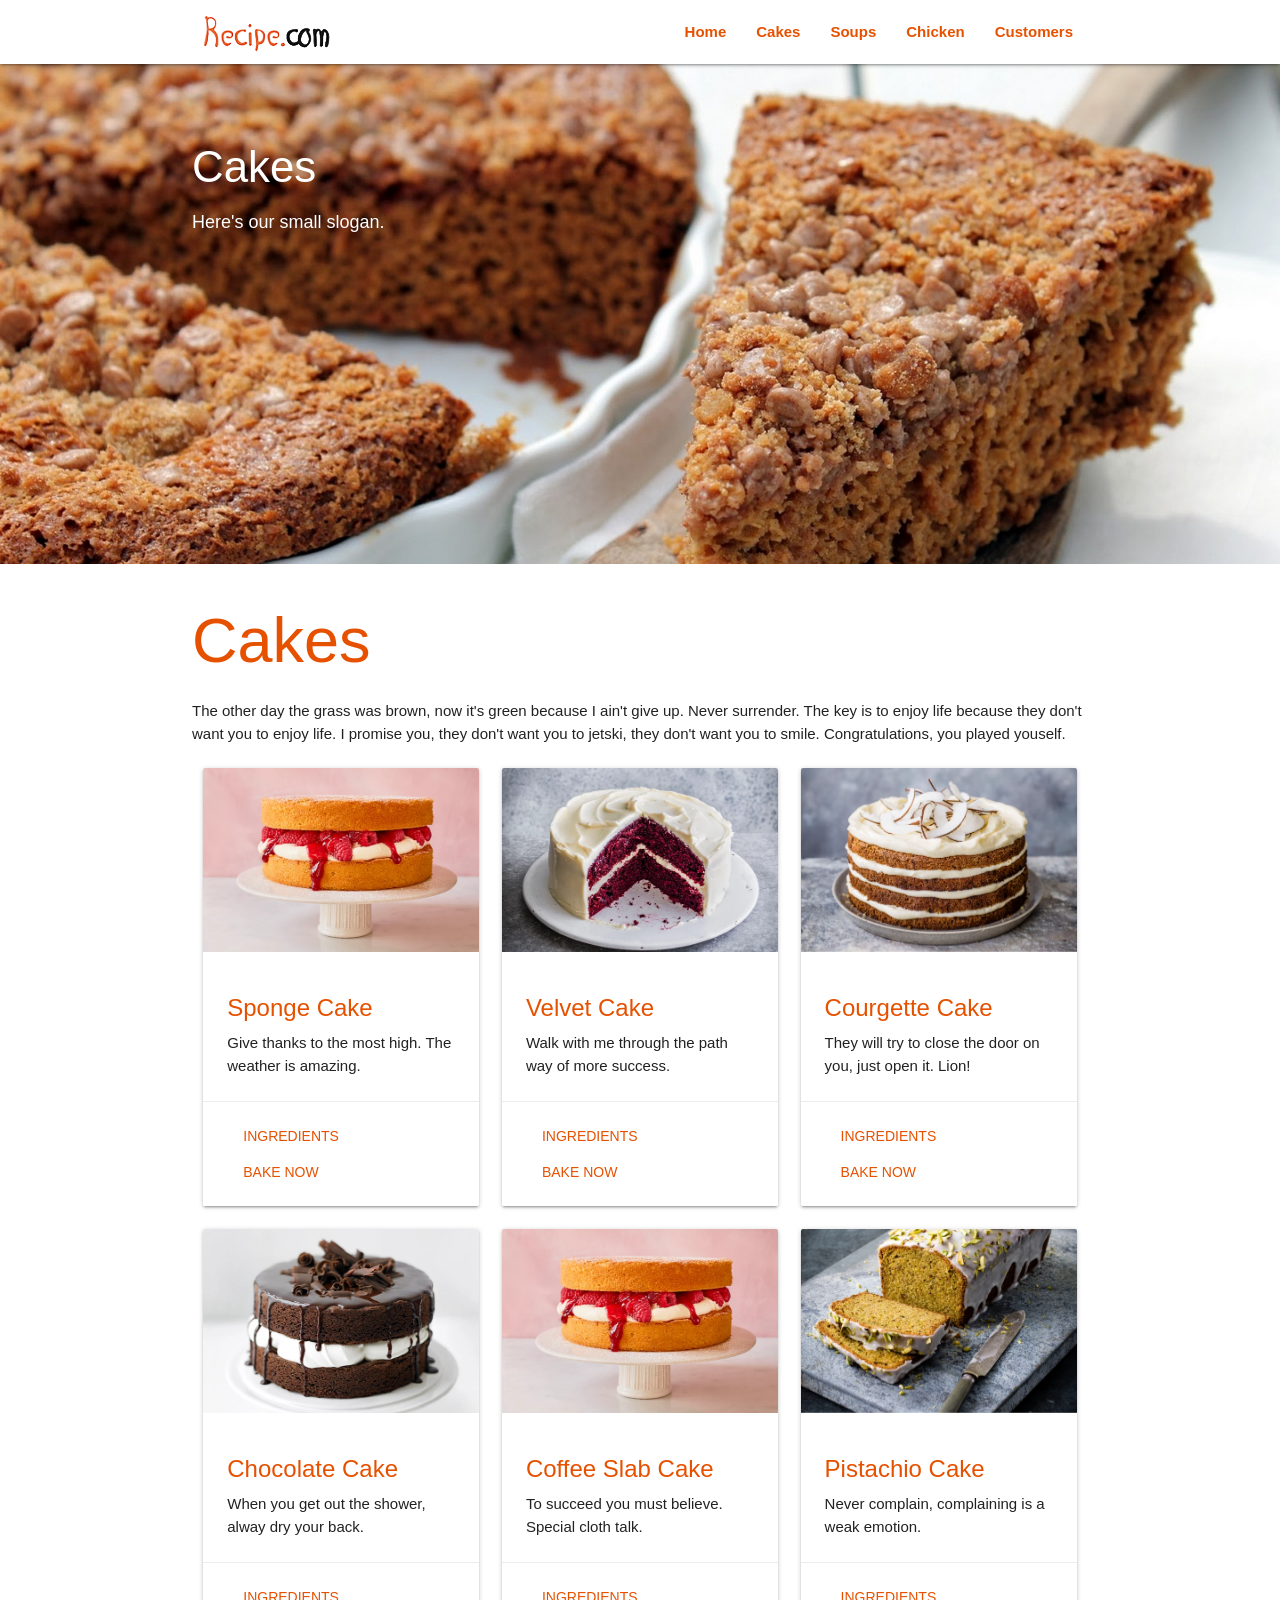
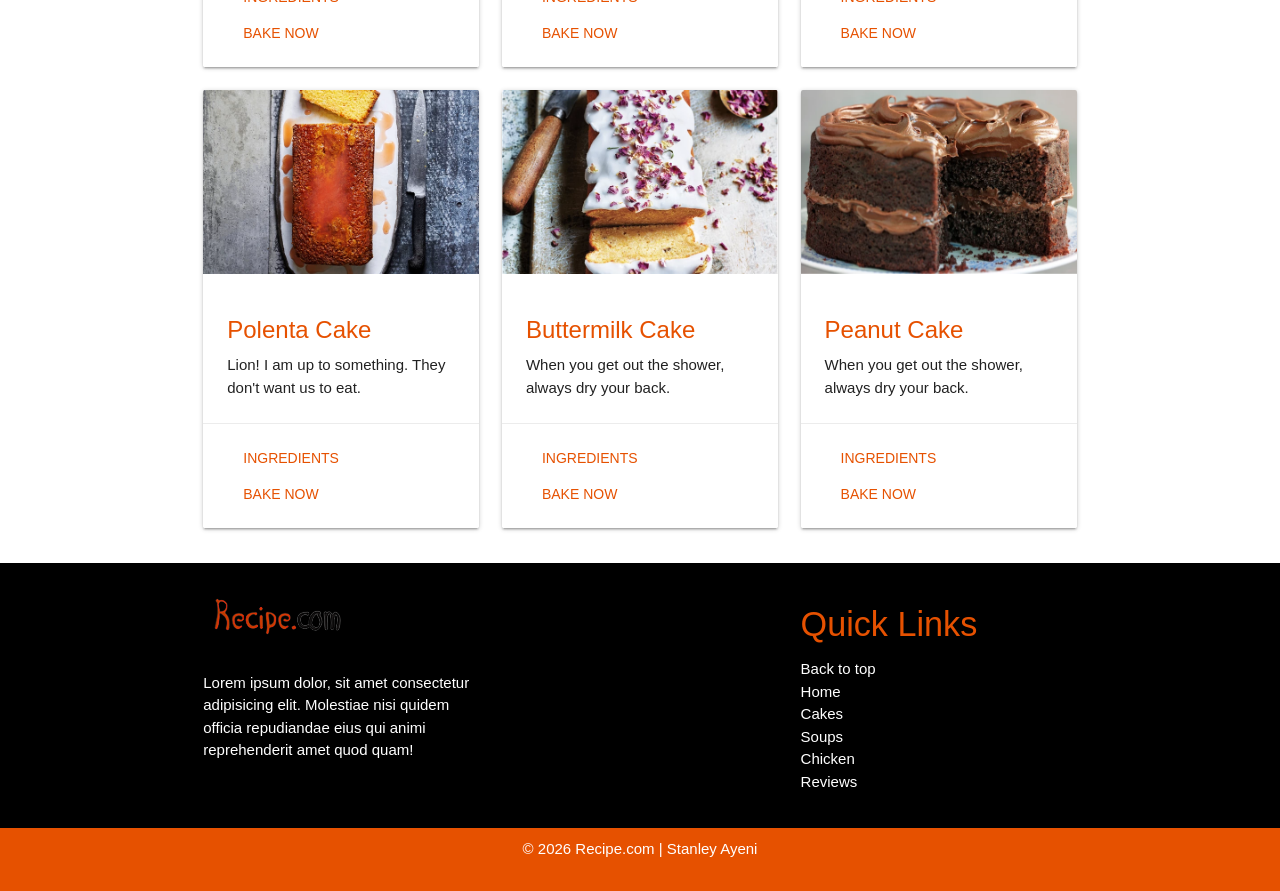
==== all-recipes-cakes.html @ 378cfbf7 "Added separate pages to view all recipes" ====
<!DOCTYPE html>
<html lang="en">
<head>
    <meta charset="UTF-8">
    <meta name="viewport" content="width=device-width, initial-scale=1.0">
    <meta name="description" content="A food recipe website. On this website you will find different recipes: chicken recipe, foods recipe, soups recipe, cakes recipe">
    <meta name="author" content="Stanley">
    <meta name="keywords" content="recipe food-recipe food-website all-recipes all-food-recipes stanley-all-food-recipes recipe-website my-recipe myrecipe food-recipe-website">

    <!--CSS Framework -->
    <link rel="stylesheet" href="css/materialize.css">
    <!-- Vanilla CSS -->
    <link rel="stylesheet" href="css/styles.css">

    <!--Materialize Icons-->
    <link href="https://fonts.googleapis.com/icon?family=Material+Icons" rel="stylesheet">

    <!-- Favicons & shortcut -->
    <link rel="shortcut icon" href="images/icons_and_logos/rcon.png" type="image/x-icon">

    <title>All Food Recipes</title>
</head>
<body>
    <!-- Header -->
    <header>
        <!-- Nav bar -->
        <div class="navbar-fixed">
            <nav class="white">
                <div class="container">
                    <!-- Brand logo -->
                    <a href="#" class="brand-logo hide-on-med-and-down left">
                        <img src="images/icons_and_logos/logo-transparent.png" alt="Recipe.com Logo" class="responsive-img">
                    </a>
                    <ul class="right hide-on-med-and-down">
                        <li>
                            <a class="orange-text text-darken-4 bold" href="index.html">Home</a>
                        </li>
                        <li>
                            <a class="orange-text text-darken-4 bold" href="#">Cakes</a>
                        </li>
                        <li>
                            <a class="orange-text text-darken-4 bold" href="all-recipes-soups.html">Soups</a>
                        </li>
                        <li>
                            <a class="orange-text text-darken-4 bold" href="all-recipes-chicken.html">Chicken</a>
                        </li>
                        <li>
                            <a class="orange-text text-darken-4 bold" href="index.html#customers">Customers</a>
                        </li>
                    </ul>
                    

                    <!-- Tablet brand logo -->
                    <a href="#" class="hide-on-small-and-down hide-on-large-only right">
                        <img src="images/icons_and_logos/logo.png" alt="Recipe.com Logo" class="responsive-img">
                    </a>
                    <!-- Mobile brand logo -->
                    <a href="#" class="brand-logo hide-on-med-and-up">
                        <img src="images/icons_and_logos/logo.png" alt="Recipe.com Logo" class="responsive-img">
                    </a>
                    <!-- Mobile sidenav -->
                    <a href="#mobile-sidenav" class="sidenav-trigger">
                        <i class="material-icons black-text">menu</i>
                    </a>
                    
                </div>
            </nav>
        </div>

        <!-- Mobile sidenav -->
        <ul class="sidenav" id="mobile-sidenav">
            <li>
                <a class="orange-text text-darken-4 bold" href="index.html">Home</a>
            </li>
            <li>
                <a class="orange-text text-darken-4 bold" href="#">Cakes</a>
            </li>
            <li>
                <a class="orange-text text-darken-4 bold" href="all-recipes-soups.html">Soups</a>
            </li>
            <li>
                <a class="orange-text text-darken-4 bold" href="all-recipes-chicken.html">Chicken</a>
            </li>
            <li>
                <a class="orange-text text-darken-4 bold" href="index.html#customers">Customers</a>
            </li>
        </ul>
        
        <!-- Parallax containing picture of a cake -->
        <div class="parallax-container hide-on-small-and-down">
            <div class="parallax">
                <img src="images/cake.jpg" alt="A Cake." class="responsive-img">
            </div>

            <!-- Sliding Text Container -->
            <div class="text-overlay">
                <div class="slide-in-text white-text">
                    <h3>Cakes</h3>
                    <p class="">Here's our small slogan.</p>
                </div>
            </div>
        </div>
        <!-- Image to replace parallax on small screens -->
        <div class="hide-on-med-and-up">
            <img src="images/cake.jpg" alt="A Cake." class="responsive-img">
        </div>
        <!-- Sliding Text Container -->
        <div class="text-overlay hide-on-med-and-up">
            <div class="slide-in-text white-text">
                <h3>Cakes</h3>
                <p class="">Here's our small slogan.</p>
            </div>
        </div>
    </header>

    <main class="container" id="cakes">
        <h1 class="orange-text text-darken-4 hide-on-small-and-down">Cakes</h1>
        <h4 class="orange-text text-darken-4 hide-on-med-and-up">Cakes</h4>
        <p>The other day the grass was brown, now it's green because I ain't give up. Never surrender. The key is to enjoy life because they don't want you to enjoy life. I promise you, they don't want you to jetski, they don't want you to smile. Congratulations, you played youself.</p>

        <div class="row">
            <div class="col s12 m6 l4">
                <div class="card hoverable">
                    <div class="card-image">
                        <img src="images/sponge_cake.webp" alt="" class="responsive-img materialboxed">
                    </div>
                    <div class="card-content">
                        <h5 class="card-title orange-text text-darken-4">Sponge Cake</h5>
                        <p>Give thanks to the most high. The weather is amazing.</p>
                    </div>
                    <div class="card-action">
                        <button class="btn-flat white orange-text orange-text text-darken-4">Ingredients</button>
                        <button class="btn-flat white orange-text text-darken-4">Bake Now</button>
                    </div>
                </div>
            </div>
            <div class="col s12 m6 l4">
                <div class="card hoverable">
                    <div class="card-image">
                        <img src="images/velvet_cake.webp" alt="" class="responsive-img materialboxed">
                    </div>
                    <div class="card-content">
                        <h5 class="card-title orange-text text-darken-4">Velvet Cake</h5>
                        <p>Walk with me through the path way of more success.</p>
                    </div>
                    <div class="card-action">
                        <button class="btn-flat white orange-text orange-text text-darken-4">Ingredients</button>
                        <button class="btn-flat white orange-text text-darken-4">Bake Now</button>
                    </div>
                </div>
            </div>
            <div class="col s12 m6 l4">
                <div class="card hoverable">
                    <div class="card-image">
                        <img src="images/courgette_cake.webp" alt="" class="responsive-img materialboxed">
                    </div>
                    <div class="card-content">
                        <h5 class="card-title orange-text text-darken-4">Courgette Cake</h5>
                        <p>They will try to close the door on you, just open it. Lion!</p>
                    </div>
                    <div class="card-action">
                        <button class="btn-flat white orange-text orange-text text-darken-4">Ingredients</button>
                        <button class="btn-flat white orange-text text-darken-4">Bake Now</button>
                    </div>
                </div>
            </div>
            <div class="col s12 m6 l4">
                <div class="card hoverable">
                    <div class="card-image">
                        <img src="images/chocolate_2.png" alt="" class="responsive-img materialboxed">
                    </div>
                    <div class="card-content">
                        <h5 class="card-title orange-text text-darken-4">Chocolate Cake</h5>
                        <p>When you get out the shower, alway dry your back.</p>
                    </div>
                    <div class="card-action">
                        <button class="btn-flat white orange-text orange-text text-darken-4">Ingredients</button>
                        <button class="btn-flat white orange-text text-darken-4">Bake Now</button>
                    </div>
                </div>
            </div>
            <div class="col s12 m6 l4">
                <div class="card hoverable">
                    <div class="card-image">
                        <img src="images/sponge_cake.webp" alt="" class="responsive-img materialboxed">
                    </div>
                    <div class="card-content">
                        <h5 class="card-title orange-text text-darken-4">Coffee Slab Cake</h5>
                        <p>To succeed you must believe. Special cloth talk.</p>
                    </div>
                    <div class="card-action">
                        <button class="btn-flat white orange-text orange-text text-darken-4">Ingredients</button>
                        <button class="btn-flat white orange-text text-darken-4">Bake Now</button>
                    </div>
                </div>
            </div>
            <div class="col s12 m6 l4">
                <div class="card hoverable">
                    <div class="card-image">
                        <img src="images/pistachio_cake.webp" alt="" class="responsive-img materialboxed">
                    </div>
                    <div class="card-content">
                        <h5 class="card-title orange-text text-darken-4">Pistachio Cake</h5>
                        <p>Never complain, complaining is a weak emotion.</p>
                    </div>
                    <div class="card-action">
                        <button class="btn-flat white orange-text orange-text text-darken-4">Ingredients</button>
                        <button class="btn-flat white orange-text text-darken-4">Bake Now</button>
                    </div>
                </div>
            </div>
            <div class="col s12 m6 l4">
                <div class="card hoverable">
                    <div class="card-image">
                        <img src="images/polenta_cake.webp" alt="" class="responsive-img materialboxed">
                    </div>
                    <div class="card-content">
                        <h5 class="card-title orange-text text-darken-4">Polenta Cake</h5>
                        <p>Lion! I am up to something. They don't want us to eat.</p>
                    </div>
                    <div class="card-action">
                        <button class="btn-flat white orange-text orange-text text-darken-4">Ingredients</button>
                        <button class="btn-flat white orange-text text-darken-4">Bake Now</button>
                    </div>
                </div>
            </div>
            <div class="col s12 m6 l4">
                <div class="card hoverable">
                    <div class="card-image">
                        <img src="images/buttermilk_cake.webp" alt="" class="responsive-img materialboxed">
                    </div>
                    <div class="card-content">
                        <h5 class="card-title orange-text text-darken-4">Buttermilk Cake</h5>
                        <p>When you get out the shower, always dry your back.</p>
                    </div>
                    <div class="card-action">
                        <button class="btn-flat white orange-text orange-text text-darken-4">Ingredients</button>
                        <button class="btn-flat white orange-text text-darken-4">Bake Now</button>
                    </div>
                </div>
            </div>
            <div class="col s12 m6 l4">
                <div class="card hoverable">
                    <div class="card-image">
                        <img src="images/chocolate_1.webp" alt="" class="responsive-img materialboxed materialboxed">
                    </div>
                    <div class="card-content">
                        <h5 class="card-title orange-text text-darken-4">Peanut Cake</h5>
                        <p>When you get out the shower, always dry your back.</p>
                    </div>
                    <div class="card-action">
                        <button class="btn-flat white orange-text orange-text text-darken-4">Ingredients</button>
                        <button class="btn-flat white orange-text text-darken-4">Bake Now</button>
                    </div>
                </div>
            </div>
        </div>
    </main>

    <!-- Footer -->
    <footer class="page-footer black">
        <div class="container">
            <div class="row">
                <div class="col s12 m6 l4">
                    <!-- logo -->
                    <a href="#">
                        <img src="images/icons_and_logos/logo-transparent.png" alt="recipe.com" class="responsive-img">
                    </a>

                    <p>Lorem ipsum dolor, sit amet consectetur adipisicing elit. Molestiae nisi quidem officia repudiandae eius qui animi reprehenderit amet quod quam!</p>
                </div>
                <div class="col s12 m4 l4 hide-on-med-only">
                    <!-- Blank space: I used it to create an empty space in between -->
                </div>
                <div class="col s12 m6 l4">
                    <h4 class="orange-text text-darken-4">Quick Links</h4>
                    <ul>
                        <li><a href="#" class="white-text">Back to top</a></li>
                        <li><a href="index.html" class="white-text">Home</a></li>
                        <li><a href="#" class="white-text">Cakes</a></li>
                        <li><a href="all-recipes-soups.html" class="white-text">Soups</a></li>
                        <li><a href="all-recipes-chicken.html" class="white-text">Chicken</a></li>
                        <li><a href="index.html#customers" class="white-text">Reviews</a></li>
                    </ul>
                </div>
            </div>
        </div>
        <div class="footer-copyright orange darken-4">
            <div class="row">
                <div class="col s12">
                    <div class="white-text">&copy; 2026 Recipe.com | <a href="https://github.com/Dyxcy-01" class="white-text">Stanley Ayeni</a></div>
                </div>
                <!-- <div class="col l6">
                    <div class="container white-text">&copy; 2026 Recipe.com | CORE-TECH</div>
                </div>
                <div class="col l3"></div> -->
            </div>
        </div>
    </footer>
</body>

<!-- CSS framework support scripts -->
<script src="js/jquery.js"></script>
<script src="js/materialize.js"></script>

<!-- Main script -->
<script>
    $(document).ready(()=>{
        $('.slider').slider();

        $('.parallax').parallax();

        $('.sidenav').sidenav();

        $('.materialboxed').materialbox();

        var elems = document.querySelectorAll('.parallax');
        M.Parallax.init(elems);
});
</script>
</html>
---- css/styles.css ----
/* General */

.home-paragraph{
    font-size: 25px;
    text-align: justify;
}

/* Utilities */
.bold{
    font-weight: bold;
}

.center{
    place-self: center;
}

.italic{
    font-style: italic;
    font-size: 19px;
    opacity: 0.7;
}

.parallax-container {   
    position: relative;
    height: 500px; /* Adjust to your needs */
    overflow: hidden;
}

.text-overlay {
    position: absolute;
    top: 10%;
    left: 15%;
    width: 100%;
    height: 100%;
    /* display: flex; */
    /* justify-content: center; Center horizontally */
    /* align-items: center;    Center vertically */
    z-index: 2;             /* Keep above parallax image */
}

.slide-in-text {
    opacity: 0;
    transform: translateX(-100px); /* Start 100px to the left */
    animation: slideIn 0.7s ease-in-out forwards;
}
.slide-in-text p{
    font-size: 18px;
}

@keyframes slideIn {
    to {
        opacity: 1;
        transform: translateX(0); /* Return to original position */
    }
}
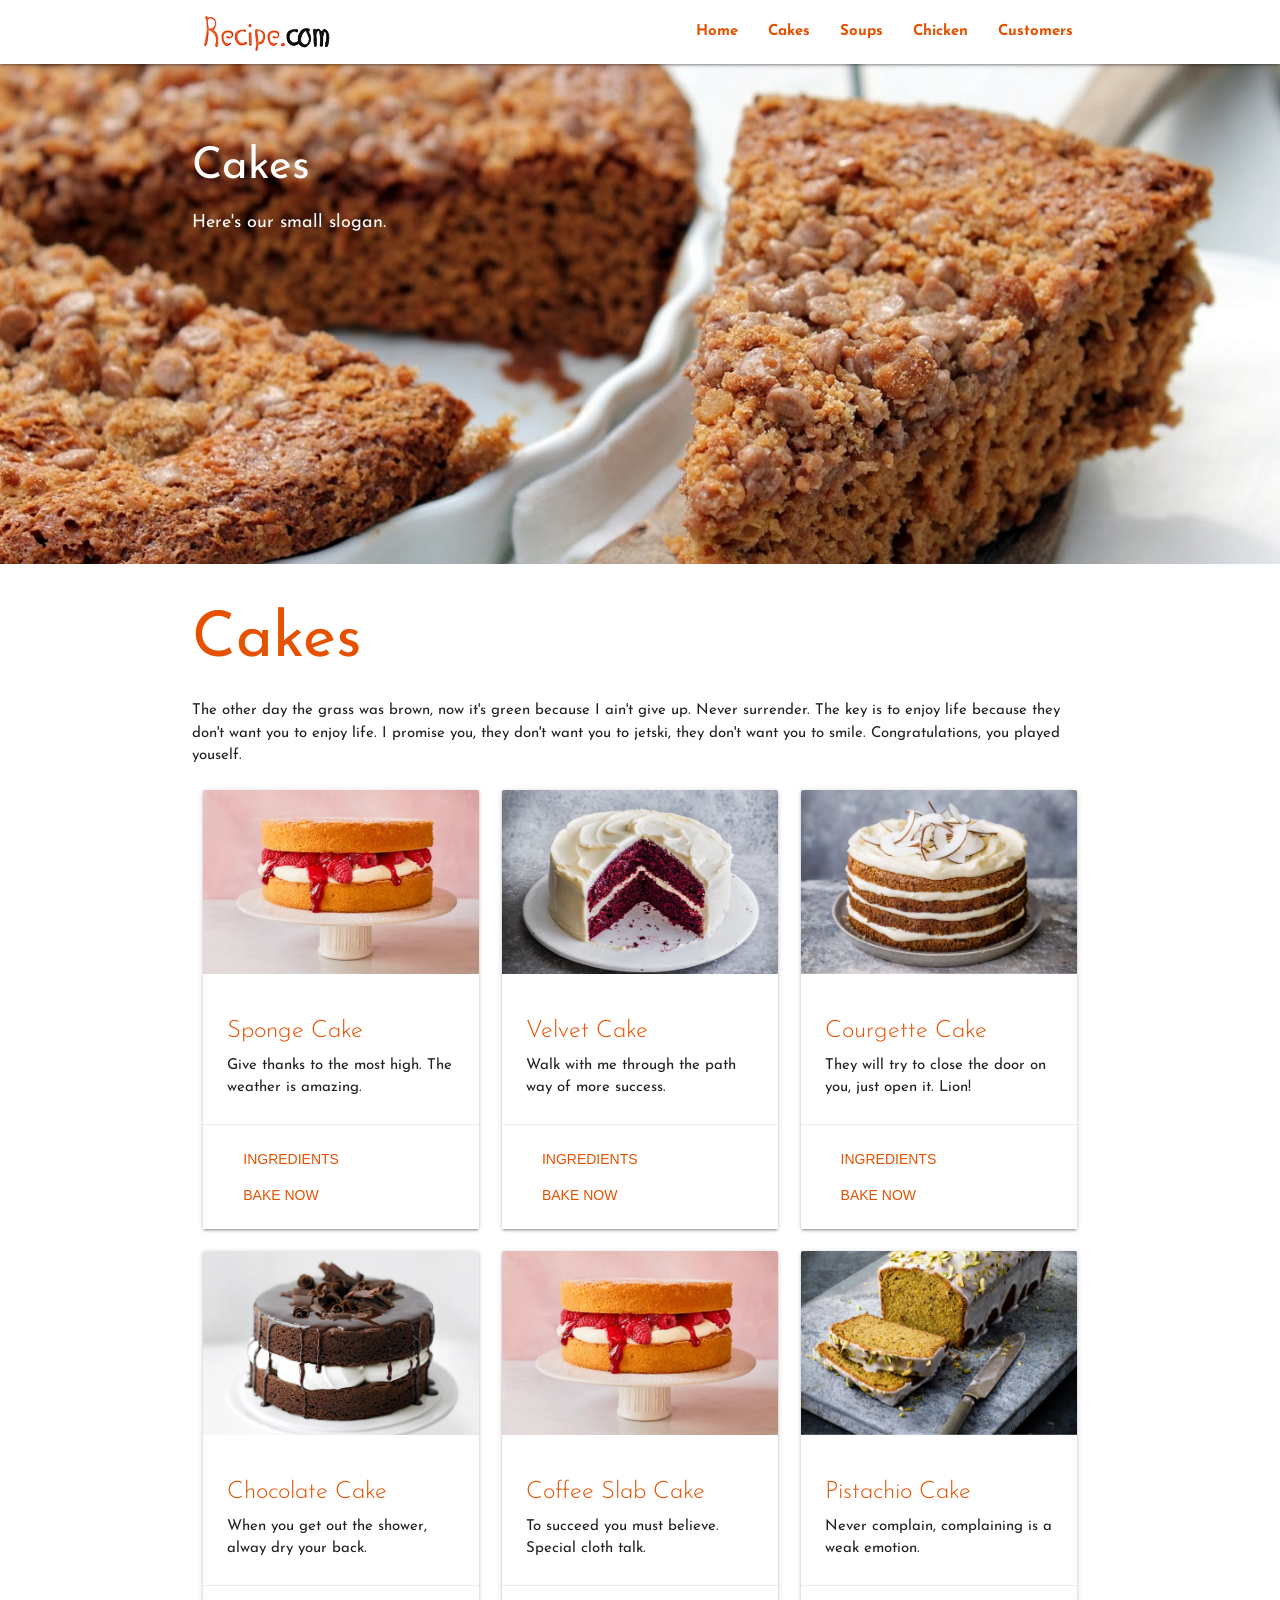
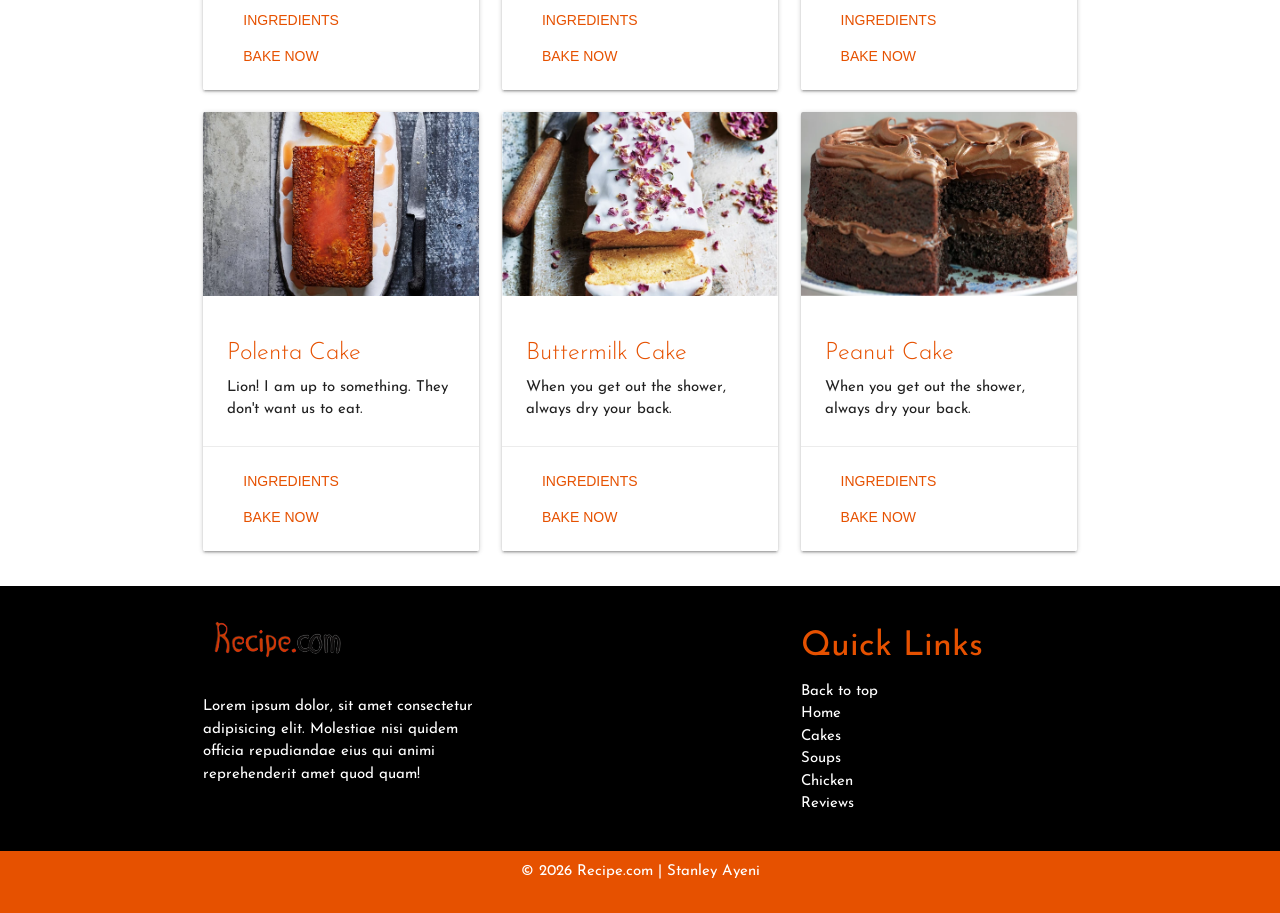
==== commit b1a869ef: "Used custom font: Josefin sans" ====
--- a/all-recipes-cakes.html
+++ b/all-recipes-cakes.html
@@ -6,6 +6,11 @@
     <meta name="description" content="A food recipe website. On this website you will find different recipes: chicken recipe, foods recipe, soups recipe, cakes recipe">
     <meta name="author" content="Stanley">
     <meta name="keywords" content="recipe food-recipe food-website all-recipes all-food-recipes stanley-all-food-recipes recipe-website my-recipe myrecipe food-recipe-website">
+
+    <!-- Custom fonts -->
+    <link rel="preconnect" href="https://fonts.googleapis.com">
+    <link rel="preconnect" href="https://fonts.gstatic.com" crossorigin>
+    <link href="https://fonts.googleapis.com/css2?family=Josefin+Sans:ital,wght@0,100..700;1,100..700&display=swap" rel="stylesheet">
 
     <!--CSS Framework -->
     <link rel="stylesheet" href="css/materialize.css">
--- a/css/styles.css
+++ b/css/styles.css
@@ -1,4 +1,9 @@
 /* General */
+*{
+    font-family: "Josefin Sans", sans-serif;
+    font-optical-sizing: auto;
+    font-style: normal;
+}
 
 .home-paragraph{
     font-size: 25px;
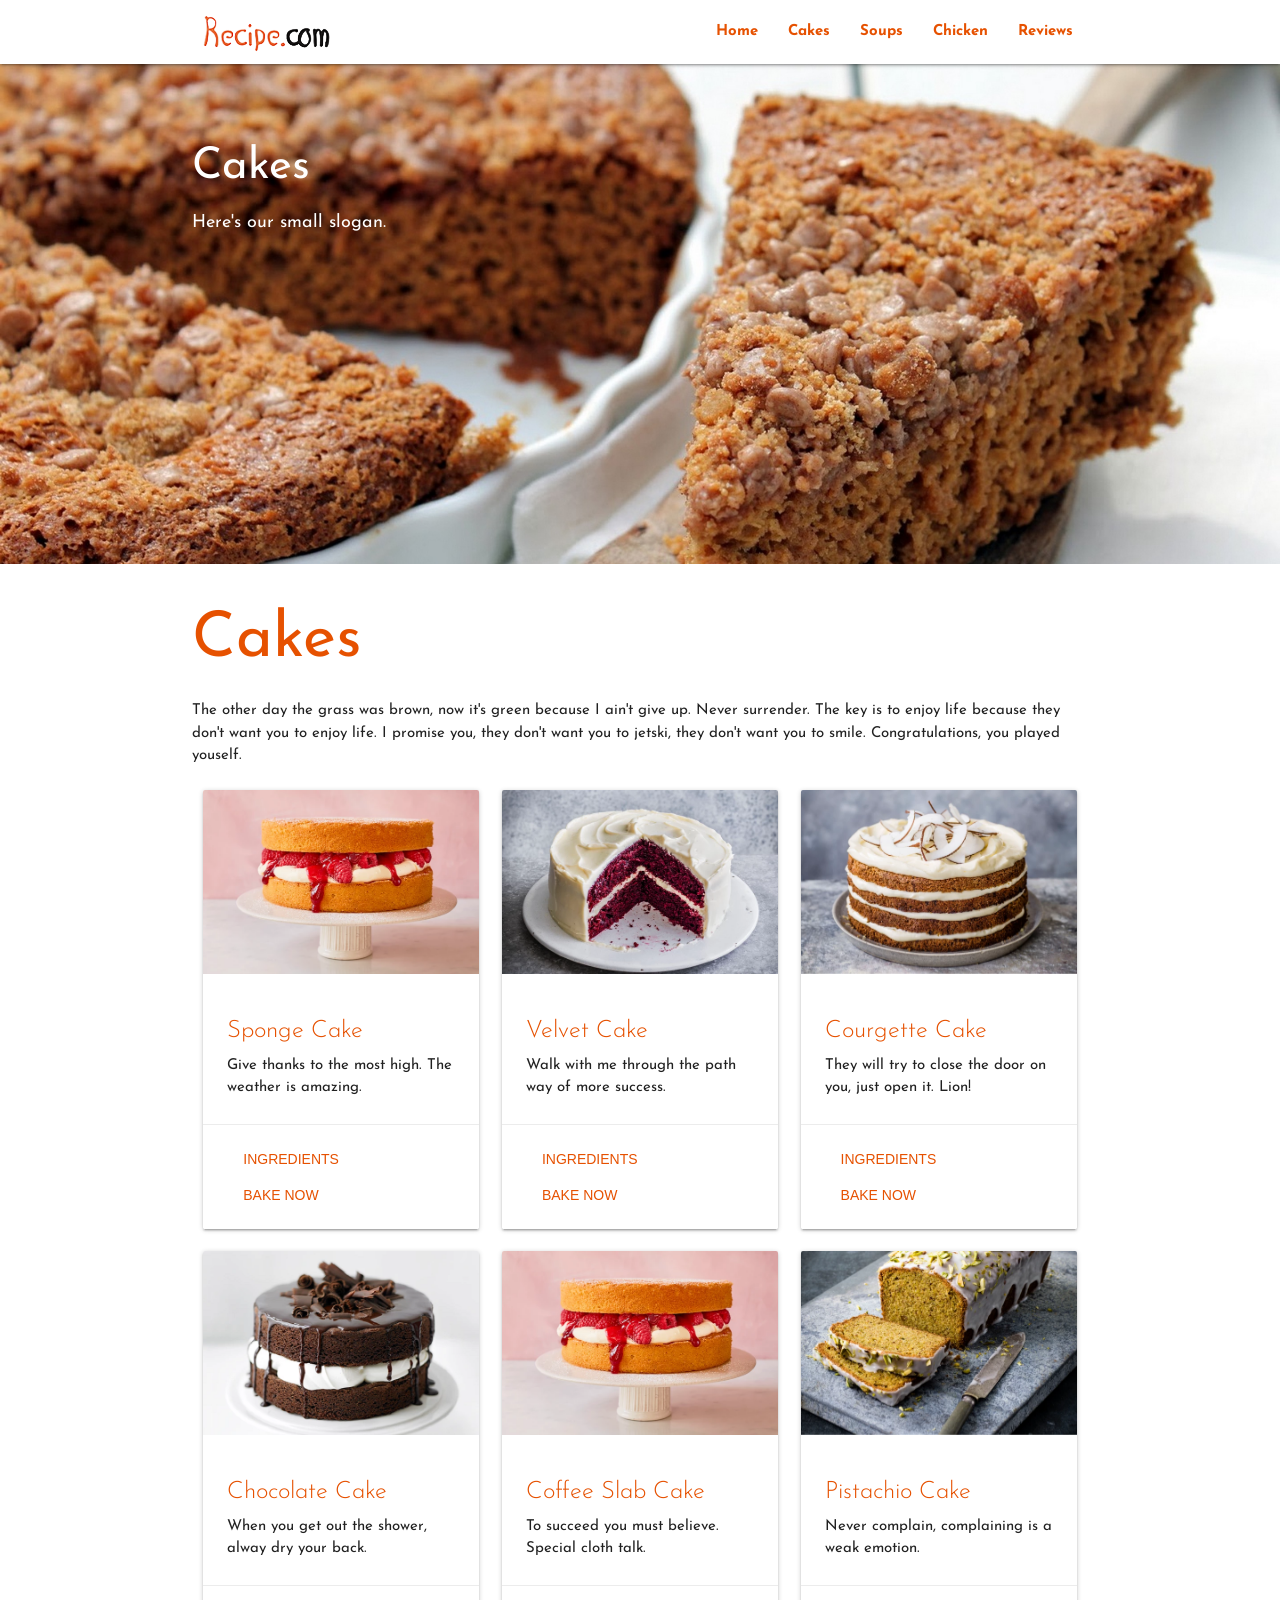
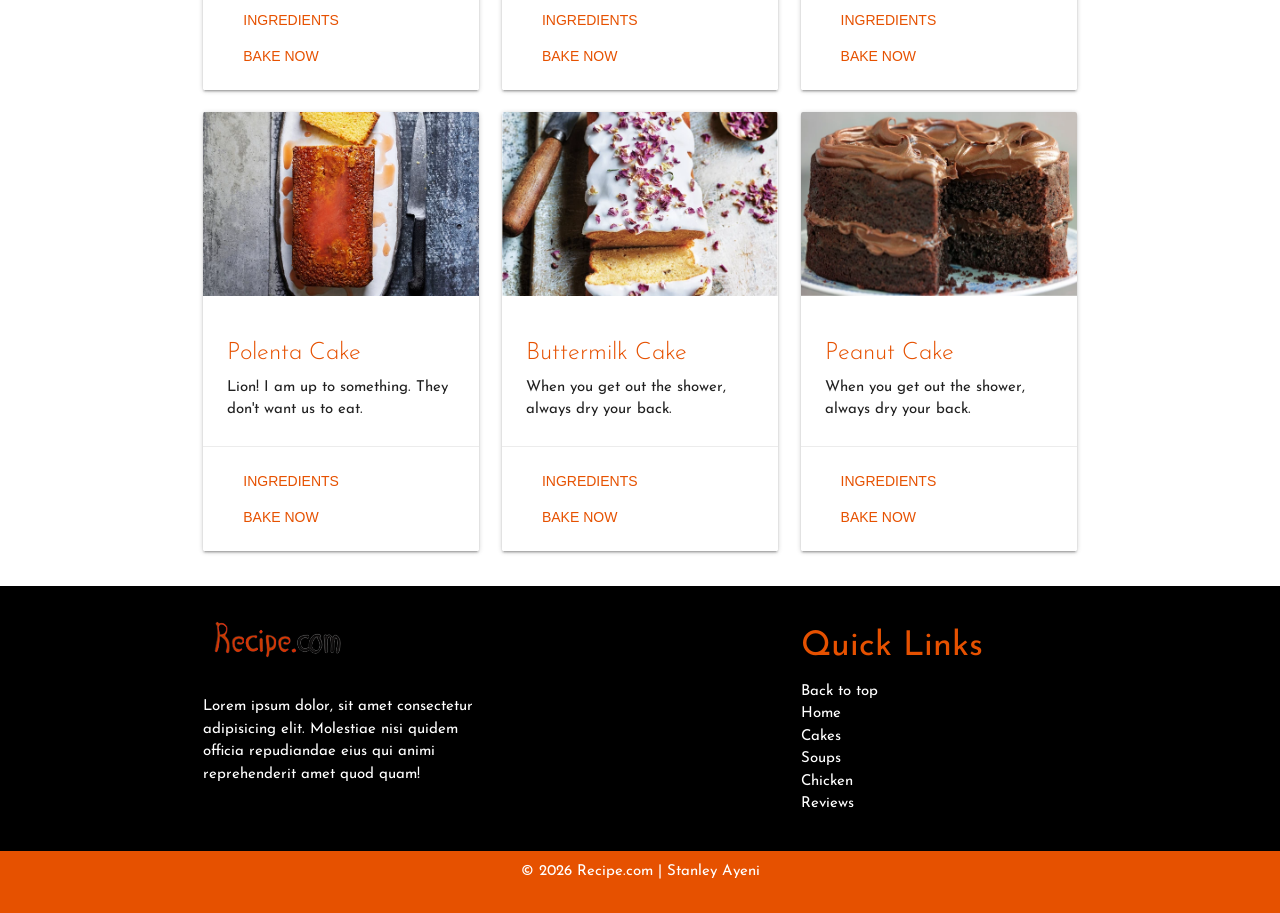
==== commit e80e8d1b: "Updated the anchor tag links." ====
--- a/all-recipes-cakes.html
+++ b/all-recipes-cakes.html
@@ -50,7 +50,7 @@
                             <a class="orange-text text-darken-4 bold" href="all-recipes-chicken.html">Chicken</a>
                         </li>
                         <li>
-                            <a class="orange-text text-darken-4 bold" href="index.html#customers">Customers</a>
+                            <a class="orange-text text-darken-4 bold" href="index.html#reviews">Reviews</a>
                         </li>
                     </ul>
                     
@@ -87,7 +87,7 @@
                 <a class="orange-text text-darken-4 bold" href="all-recipes-chicken.html">Chicken</a>
             </li>
             <li>
-                <a class="orange-text text-darken-4 bold" href="index.html#customers">Customers</a>
+                <a class="orange-text text-darken-4 bold" href="index.html#reviews">Reviews</a>
             </li>
         </ul>
         
@@ -285,7 +285,7 @@
                         <li><a href="#" class="white-text">Cakes</a></li>
                         <li><a href="all-recipes-soups.html" class="white-text">Soups</a></li>
                         <li><a href="all-recipes-chicken.html" class="white-text">Chicken</a></li>
-                        <li><a href="index.html#customers" class="white-text">Reviews</a></li>
+                        <li><a href="index.html#reviews" class="white-text">Reviews</a></li>
                     </ul>
                 </div>
             </div>
